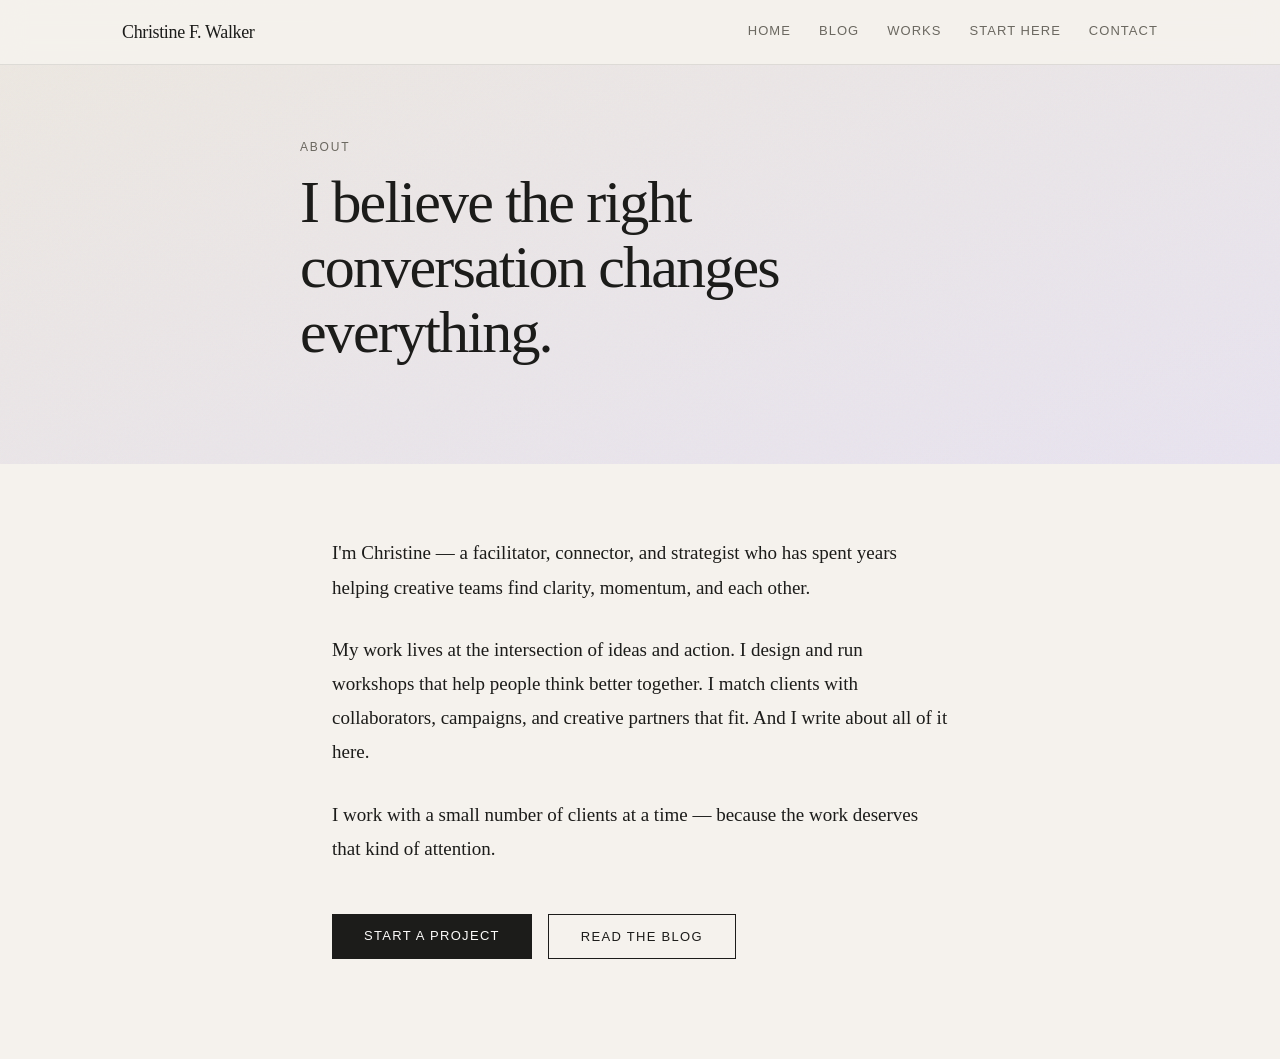
==== about/index.html @ 67ceda0b "Create index.html" ====
<!DOCTYPE html>
<html lang="en">
<head>
  <meta charset="UTF-8" /><meta name="viewport" content="width=device-width, initial-scale=1.0" />
  <title>About — Christine F. Walker</title>
  <link rel="stylesheet" href="/css/style.css" />
</head>
<body>
  <nav id="nav"><div class="nav-inner">
    <a href="/" class="nav-logo">Christine F. Walker</a>
    <div class="nav-links">
      <a href="/" class="nav-link">Home</a>
      <a href="/blog" class="nav-link">Blog</a>
      <a href="/works" class="nav-link">Works</a>
      <a href="/start" class="nav-link">Start Here</a>
      <a href="/contact" class="nav-link">Contact</a>
    </div>
  </div></nav>
  <div class="about-hero">
    <div class="grain"></div>
    <div style="max-width:680px;margin:0 auto;position:relative">
      <p class="eyebrow">About</p>
      <h1 class="about-quote">I believe the right conversation changes everything.</h1>
    </div>
  </div>
  <div class="prose">
    <p>I'm Christine — a facilitator, connector, and strategist who has spent years helping creative teams find clarity, momentum, and each other.</p>
    <p>My work lives at the intersection of ideas and action. I design and run workshops that help people think better together. I match clients with collaborators, campaigns, and creative partners that fit. And I write about all of it here.</p>
    <p>I work with a small number of clients at a time — because the work deserves that kind of attention.</p>
    <div class="btn-row" style="margin-top:48px">
      <a href="/start" class="btn btn-dark">Start a Project</a>
      <a href="/blog" class="btn btn-outline">Read the Blog</a>
    </div>
  </div>
  <div id="footer-placeholder"></div>
  <script src="/js/data.js"></script>
  <script src="/js/api.js"></script>
  <script>renderFooter();</script>
</body>
</html>
---- css/style.css ----
*, *::before, *::after { box-sizing: border-box; margin: 0; padding: 0; }

:root {
  --bg: #F5F2ED;
  --ink: #1C1C1A;
  --muted: #6B6860;
  --accent: #C4A882;
  --accent-dark: #8B7355;
  --white: #FDFCFB;
  --border: rgba(28,28,26,0.10);
  --ff: Georgia, 'Times New Roman', serif;
  --ffs: 'Helvetica Neue', Arial, sans-serif;
}

html { scroll-behavior: smooth; }
body { background: var(--bg); color: var(--ink); font-family: var(--ffs); -webkit-font-smoothing: antialiased; }
a { color: inherit; text-decoration: none; }
::selection { background: var(--accent); color: var(--white); }

.grain, .hero-grain {
  position: absolute; inset: 0; pointer-events: none;
  background-image: url("data:image/svg+xml,%3Csvg viewBox='0 0 256 256' xmlns='http://www.w3.org/2000/svg'%3E%3Cfilter id='n'%3E%3CfeTurbulence type='fractalNoise' baseFrequency='0.9' numOctaves='4' stitchTiles='stitch'/%3E%3C/filter%3E%3Crect width='100%25' height='100%25' filter='url(%23n)' opacity='0.04'/%3E%3C/svg%3E");
}

#nav {
  position: fixed; top: 0; left: 0; right: 0; z-index: 100;
  background: rgba(245,242,237,0.92); backdrop-filter: blur(12px);
  border-bottom: 1px solid var(--border);
}
.nav-inner { max-width: 1100px; margin: 0 auto; padding: 0 32px; height: 64px; display: flex; align-items: center; justify-content: space-between; }
.nav-logo { font-family: var(--ff); font-size: 18px; color: var(--ink); letter-spacing: -0.02em; }
.nav-links { display: flex; gap: 28px; }
.nav-link { font-size: 13px; letter-spacing: 0.08em; text-transform: uppercase; color: var(--muted); padding-bottom: 2px; border-bottom: 1px solid transparent; transition: color 0.2s, border-color 0.2s; }
.nav-link.active, .nav-link:hover { color: var(--ink); border-bottom-color: var(--ink); }

.btn { display: inline-block; cursor: pointer; font-family: var(--ffs); font-size: 13px; letter-spacing: 0.1em; text-transform: uppercase; padding: 14px 32px; border: none; transition: opacity 0.2s; }
.btn:hover { opacity: 0.85; }
.btn-dark { background: var(--ink); color: var(--white); }
.btn-outline { background: transparent; color: var(--ink); border: 1px solid var(--ink); }
.btn-full { width: 100%; text-align: center; display: block; }
.btn-row { display: flex; gap: 16px; flex-wrap: wrap; }

.tag { display: inline-block; font-size: 11px; letter-spacing: 0.12em; text-transform: uppercase; background: rgba(196,168,130,0.27); color: var(--accent-dark); padding: 4px 12px; border-radius: 20px; }
.eyebrow { font-size: 12px; letter-spacing: 0.15em; text-transform: uppercase; color: var(--muted); margin-bottom: 16px; }
.eyebrow-gold { color: var(--accent); }

.hero { min-height: 92vh; display: flex; flex-direction: column; justify-content: flex-end; padding: 0 32px 80px; position: relative; overflow: hidden; }
.hero-bg { position: fixed; top: 0; left: 0; right: 0; bottom: 0; z-index: -2; background: linear-gradient(160deg, #EDE8E0 0%, #F5F2ED 50%, #E8E3F0 100%); }
.hero-grain { position: fixed; top: 0; left: 0; right: 0; bottom: 0; z-index: -1; }
.hero-content { max-width: 820px; margin: 0 auto; width: 100%; }
.hero-title { font-family: var(--ff); font-size: clamp(42px, 7vw, 88px); font-weight: 400; letter-spacing: -0.03em; line-height: 1.05; margin-bottom: 36px; }
.hero-sub { font-size: 18px; color: var(--muted); line-height: 1.7; max-width: 520px; margin-bottom: 48px; }

.section { padding: 100px 32px; }
.section-white { background: var(--white); }
.section-dark { background: var(--ink); }
.container { max-width: 1100px; margin: 0 auto; }
.section-header { display: flex; justify-content: space-between; align-items: baseline; margin-bottom: 56px; }
.section-title { font-family: var(--ff); font-size: 36px; font-weight: 400; letter-spacing: -0.02em; }
.link-muted { font-size: 13px; letter-spacing: 0.08em; text-transform: uppercase; color: var(--muted); text-decoration: underline; }

.card-grid { display: grid; grid-template-columns: repeat(auto-fit, minmax(280px, 1fr)); gap: 24px; }
.work-card { background: var(--white); cursor: pointer; overflow: hidden; transition: opacity 0.2s; }
.work-card:hover { opacity: 0.9; }
.work-card-hero { height: 200px; position: relative; }
.work-card-badge { position: absolute; top: 20px; right: 20px; background: var(--ink); color: var(--white); font-size: 10px; letter-spacing: 0.12em; text-transform: uppercase; padding: 4px 10px; }
.work-card-tag { position: absolute; bottom: 20px; left: 20px; }
.work-card-body { padding: 22px 24px 26px; }
.work-card-row { display: flex; justify-content: space-between; align-items: baseline; }
.work-card-title { font-family: var(--ff); font-size: 22px; font-weight: 400; letter-spacing: -0.02em; }
.work-card-year { color: var(--muted); font-size: 13px; }
.work-card-desc { color: var(--muted); font-size: 14px; line-height: 1.7; margin-top: 8px; }

.post-item { cursor: pointer; padding: 32px 0; border-bottom: 1px solid var(--border); display: flex; justify-content: space-between; align-items: flex-start; gap: 24px; transition: opacity 0.2s; }
.post-item:hover { opacity: 0.75; }
.post-body { flex: 1; }
.post-tag { margin-bottom: 12px; }
.post-title { font-family: var(--ff); font-size: 22px; font-weight: 400; letter-spacing: -0.02em; margin-bottom: 10px; line-height: 1.3; }
.post-excerpt { color: var(--muted); font-size: 14px; line-height: 1.7; }
.post-date { color: var(--muted); font-size: 12px; letter-spacing: 0.06em; white-space: nowrap; padding-top: 4px; }

@keyframes shimmer { 0% { background-position: 200% 0; } 100% { background-position: -200% 0; } }
.skeleton-post { padding: 32px 0; border-bottom: 1px solid var(--border); min-height: 100px;
  background: linear-gradient(90deg, #e8e3dc, #f0ebe4, #e8e3dc); background-size: 200% 100%; animation: shimmer 1.4s infinite; }

.newsletter-inner { max-width: 560px; margin: 0 auto; text-align: center; }
.newsletter-title { font-family: var(--ff); font-size: 40px; font-weight: 400; color: var(--white); letter-spacing: -0.02em; margin-bottom: 16px; }
.newsletter-sub { color: rgba(253,252,251,0.6); line-height: 1.7; margin-bottom: 36px; }
.newsletter-form { display: flex; max-width: 420px; margin: 0 auto; }
.nl-input { flex: 1; background: rgba(255,255,255,0.08); border: 1px solid rgba(255,255,255,0.15); border-right: none; padding: 14px 20px; color: var(--white); font-size: 14px; outline: none; font-family: var(--ffs); }
.nl-btn { background: var(--accent); border: none; color: var(--ink); padding: 14px 24px; cursor: pointer; font-size: 13px; font-family: var(--ffs); letter-spacing: 0.08em; text-transform: uppercase; }
.nl-thanks { color: var(--accent); font-family: var(--ff); font-size: 18px; }

.divider { height: 1px; background: var(--border); margin: 48px 0; }
.page-hero { padding: 140px 32px 80px; position: relative; }
.page-title { font-family: var(--ff); font-size: clamp(36px, 5vw, 60px); font-weight: 400; letter-spacing: -0.03em; line-height: 1.05; margin-bottom: 16px; }
.page-sub { color: var(--muted); font-size: 17px; line-height: 1.7; margin-bottom: 64px; max-width: 560px; }

.form-wrap { max-width: 640px; margin: 0 auto; }
.form-field { margin-bottom: 32px; }
.form-label { display: block; font-size: 12px; letter-spacing: 0.1em; text-transform: uppercase; color: var(--muted); margin-bottom: 8px; }
.form-input, .form-textarea, .form-select { width: 100%; background: transparent; border: none; border-bottom: 1px solid var(--border); padding: 12px 0; font-size: 15px; color: var(--ink); outline: none; font-family: var(--ffs); resize: vertical; }
.form-select { appearance: none; }

.error-note { padding: 20px 24px; background: #fff8f5; border: 1px solid #f0d0c0; border-radius: 4px; margin-bottom: 24px; font-size: 13px; color: #8B5E3C; line-height: 1.6; }

.work-detail-hero { min-height: 380px; position: relative; margin-top: 64px; display: flex; flex-direction: column; justify-content: flex-end; }
.work-detail-hero-inner { max-width: 1100px; margin: 0 auto; padding: 0 32px 56px; width: 100%; position: relative; }
.back-link { display: inline-block; font-size: 13px; letter-spacing: 0.08em; text-transform: uppercase; color: var(--muted); margin-bottom: 28px; }
.back-link:hover { color: var(--ink); }
.outcome-item { display: flex; gap: 16px; margin-bottom: 16px; align-items: flex-start; }
.outcome-star { color: var(--accent); font-size: 18px; }
.outcome-text { font-family: var(--ff); font-size: 18px; line-height: 1.5; }
.cta-box { margin-top: 64px; padding: 40px; background: var(--white); text-align: center; }
.cta-box p { font-family: var(--ff); font-size: 22px; margin-bottom: 24px; }

.cc-grid { display: grid; grid-template-columns: 1fr 320px; gap: 56px; align-items: start; max-width: 1040px; margin: 0 auto; padding: 64px 32px 100px; }
.cc-arc { display: flex; align-items: center; background: var(--white); padding: 18px 24px; margin-bottom: 40px; flex-wrap: wrap; gap: 4px; }
.cc-arc-item { font-family: var(--ff); font-size: 15px; }
.cc-arc-sep { color: var(--accent); margin: 0 10px; font-size: 16px; }
.cc-toggle { background: none; border: 1px solid var(--border); cursor: pointer; padding: 12px 20px; font-family: var(--ffs); font-size: 12px; letter-spacing: 0.1em; text-transform: uppercase; color: var(--muted); margin-bottom: 40px; }
.cc-part-header { background: var(--ink); padding: 12px 20px; margin-top: 20px; }
.cc-part-label { font-size: 10px; letter-spacing: 0.12em; text-transform: uppercase; color: var(--accent); }
.cc-part-title { font-family: var(--ff); font-size: 16px; color: var(--white); margin-top: 2px; }
.cc-q { padding: 16px 0; border-bottom: 1px solid var(--border); }
.cc-q-num { font-size: 10px; letter-spacing: 0.12em; color: var(--accent); font-weight: 700; margin-bottom: 6px; }
.cc-q-text { font-family: var(--ff); font-size: 16px; margin-bottom: 6px; line-height: 1.3; }
.cc-q-why { font-size: 12px; color: var(--muted); line-height: 1.5; }
.cc-sq-block { padding: 24px 28px; background: var(--ink); margin-top: 40px; }
.cc-sq-label { font-size: 11px; letter-spacing: 0.12em; text-transform: uppercase; color: var(--accent); margin-bottom: 10px; }
.cc-sq-title { font-family: var(--ff); font-size: 17px; color: var(--white); line-height: 1.6; margin-bottom: 8px; }
.cc-sq-desc { font-size: 13px; color: rgba(253,252,251,0.55); line-height: 1.7; }
.cc-card { background: var(--white); padding: 28px; border: 1px solid var(--border); position: sticky; top: 88px; }
.cc-card-title { font-family: var(--ff); font-size: 19px; line-height: 1.3; margin-bottom: 8px; }
.cc-card-sub { font-size: 13px; color: var(--muted); line-height: 1.6; margin-bottom: 24px; }
.cc-checklist { margin-top: 12px; padding: 18px 20px; background: var(--bg); border: 1px solid var(--border); }
.cc-check-label { font-size: 11px; letter-spacing: 0.1em; text-transform: uppercase; color: var(--muted); margin-bottom: 10px; }
.cc-check-item { display: flex; gap: 8px; margin-bottom: 8px; align-items: flex-start; }
.cc-check-star { color: var(--accent); font-size: 12px; margin-top: 2px; }
.cc-check-text { font-size: 12px; color: var(--ink); line-height: 1.5; }

.about-hero { background: linear-gradient(160deg, #EDE8E0, #E8E3F0); padding: 140px 32px 100px; position: relative; }
.about-quote { font-family: var(--ff); font-size: clamp(32px, 5vw, 60px); font-weight: 400; letter-spacing: -0.03em; line-height: 1.08; }
.prose { max-width: 680px; margin: 0 auto; padding: 72px 32px 100px; }
.prose p { font-family: var(--ff); font-size: 19px; line-height: 1.8; margin-bottom: 28px; }

.next-step { margin-bottom: 32px; padding-bottom: 32px; border-bottom: 1px solid var(--border); }
.next-step h3 { font-family: var(--ff); font-size: 18px; font-weight: 400; margin-bottom: 8px; }
.next-step p { color: var(--muted); font-size: 15px; line-height: 1.7; }

footer { background: var(--white); border-top: 1px solid var(--border); padding: 48px 32px; }
.footer-inner { max-width: 1100px; margin: 0 auto; display: flex; justify-content: space-between; align-items: center; flex-wrap: wrap; gap: 20px; }
.footer-logo { font-family: var(--ff); font-size: 16px; }
.footer-links { display: flex; gap: 24px; flex-wrap: wrap; }
.footer-link { font-size: 12px; letter-spacing: 0.08em; text-transform: uppercase; color: var(--muted); }
.footer-link:hover { color: var(--ink); }
.footer-copy { font-size: 12px; color: var(--muted); }

.simple-page { max-width: 680px; margin: 0 auto; padding: 140px 32px 100px; }
.simple-page h1 { font-family: var(--ff); font-size: 42px; font-weight: 400; letter-spacing: -0.03em; margin-bottom: 48px; }
.simple-page p { font-size: 15px; line-height: 1.8; color: var(--muted); margin-bottom: 16px; }

.form-success { text-align: center; padding: 80px 40px; background: var(--white); }
.form-success h3 { font-family: var(--ff); font-size: 28px; margin-bottom: 12px; }
.form-success p { color: var(--muted); line-height: 1.7; }

@media (max-width: 768px) {
  .nav-links { gap: 16px; }
  .nav-link { font-size: 11px; }
  .cc-grid { grid-template-columns: 1fr; }
  .hero { padding: 0 20px 60px; }
  .section { padding: 64px 20px; }
  .prose { padding: 48px 20px 80px; }
  .hero-title { font-size: clamp(36px, 8vw, 60px); }
}
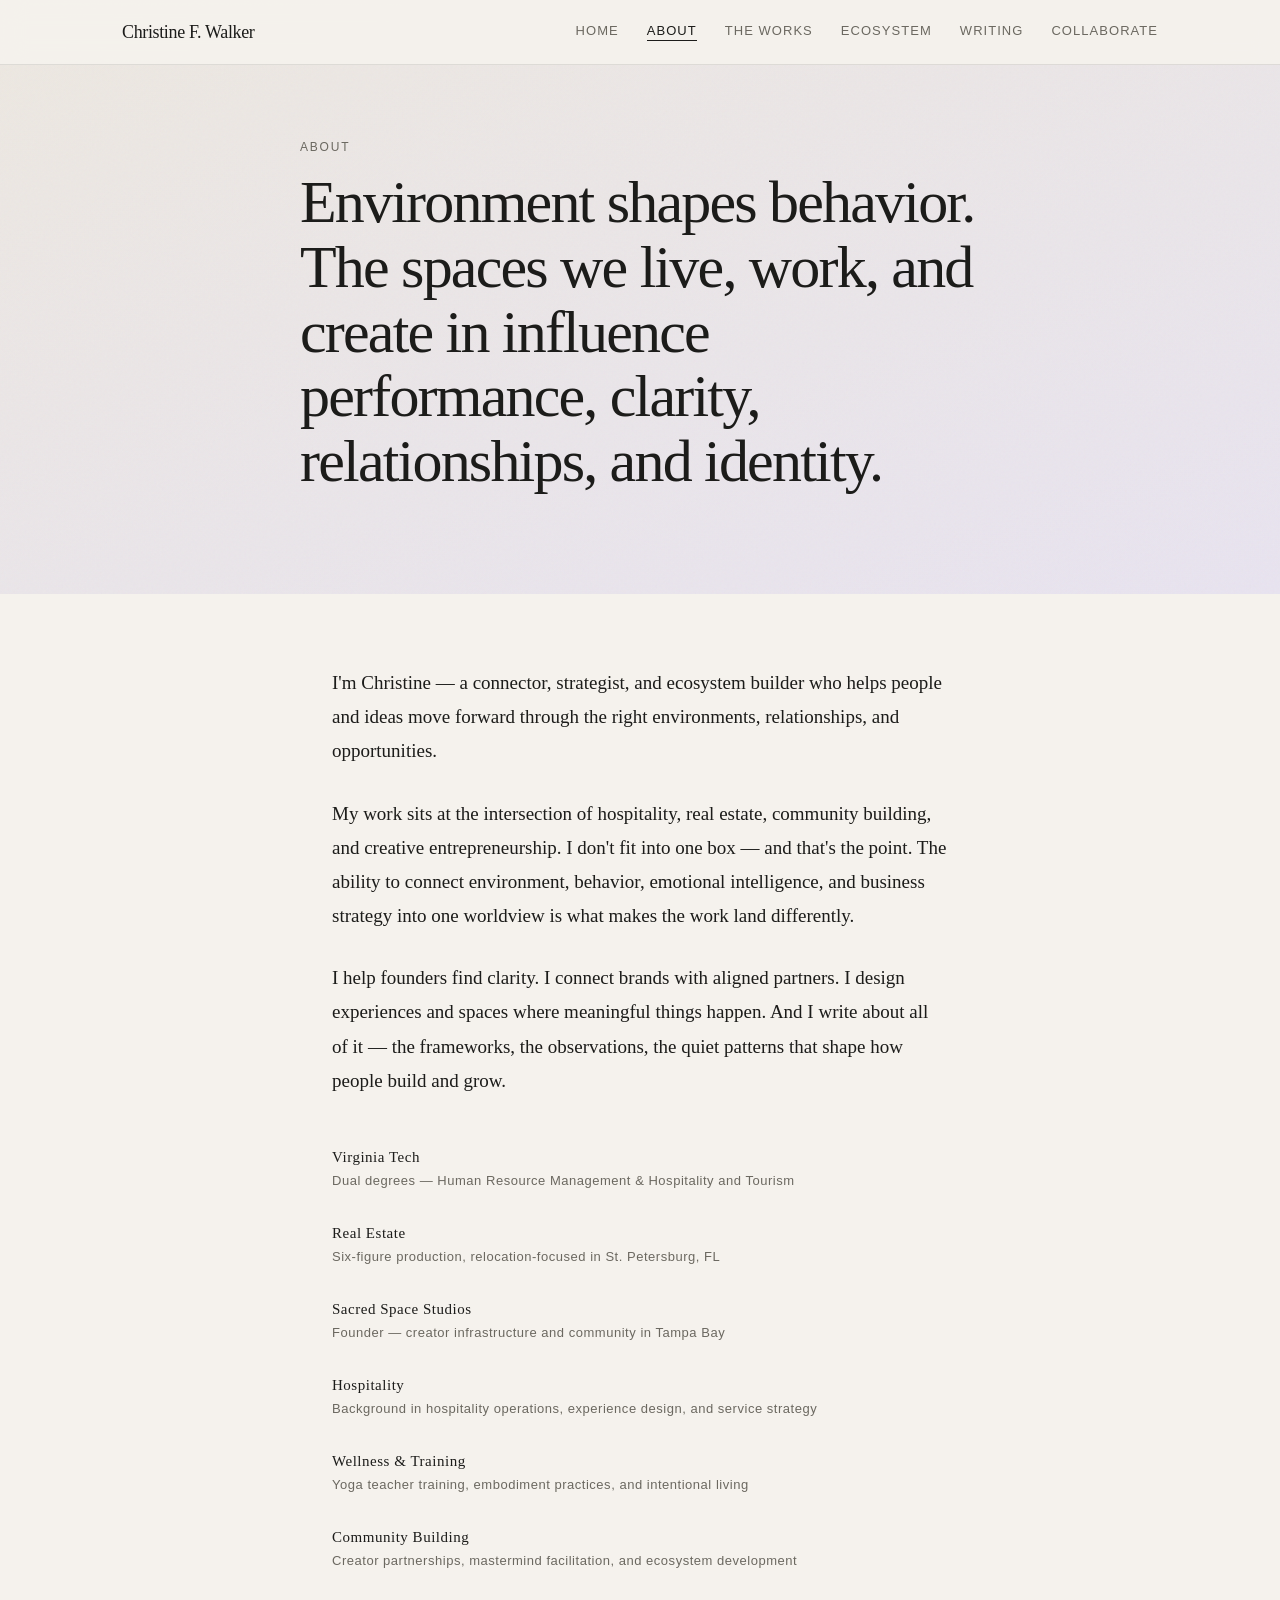
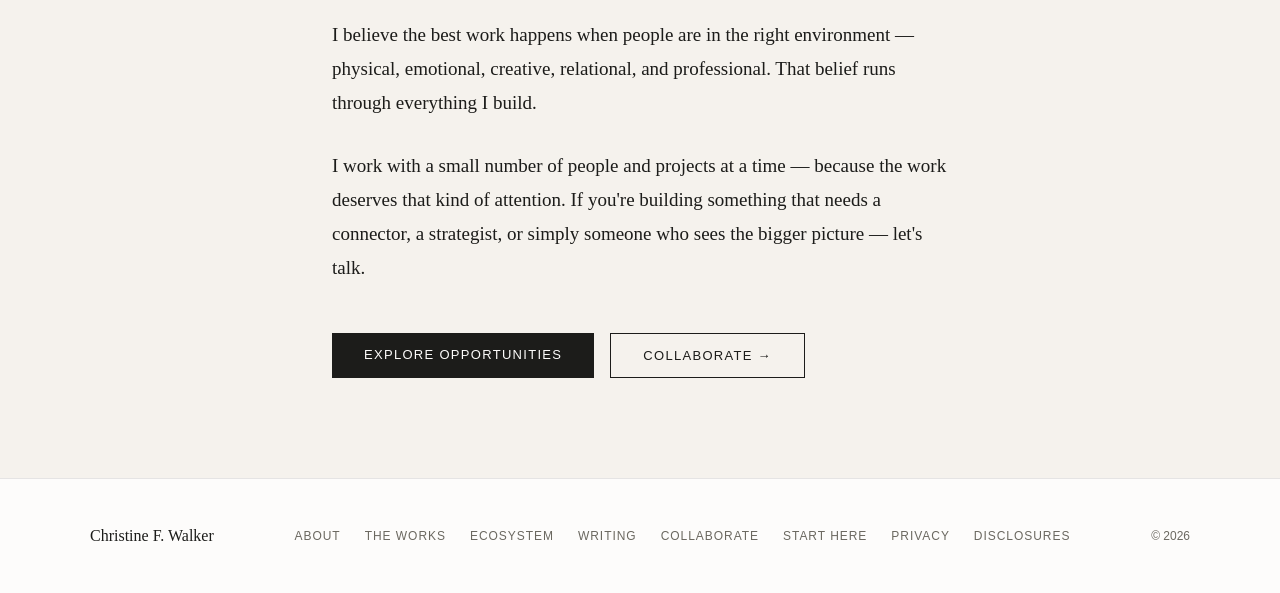
==== commit 66e8092a: "Merge pull request #6 from christinefwalker/agent-empowerment-of-women-4d39 Website strategy for rec" ====
--- a/about/index.html
+++ b/about/index.html
@@ -4,35 +4,71 @@
 <head>
   <meta charset="UTF-8" /><meta name="viewport" content="width=device-width, initial-scale=1.0" />
   <title>About — Christine F. Walker</title>
+  <meta name="description" content="Christine Walker is a connector, strategist, and ecosystem builder. Virginia Tech grad, real estate producer, hospitality professional, and founder of Sacred Space Studios." />
   <link rel="stylesheet" href="/css/style.css" />
 </head>
 <body>
-  <nav id="nav"><div class="nav-inner">
+  <a href="#main-content" class="skip-link">Skip to main content</a>
+  <nav id="nav" aria-label="Main navigation"><div class="nav-inner">
     <a href="/" class="nav-logo">Christine F. Walker</a>
     <div class="nav-links">
       <a href="/" class="nav-link">Home</a>
-      <a href="/blog" class="nav-link">Blog</a>
-      <a href="/works" class="nav-link">Works</a>
-      <a href="/start" class="nav-link">Start Here</a>
-      <a href="/contact" class="nav-link">Contact</a>
+      <a href="/about" class="nav-link active" aria-current="page">About</a>
+      <a href="/works" class="nav-link">The Works</a>
+      <a href="/ecosystem" class="nav-link">Ecosystem</a>
+      <a href="/blog" class="nav-link">Writing</a>
+      <a href="/contact" class="nav-link">Collaborate</a>
     </div>
   </div></nav>
+  <main id="main-content">
   <div class="about-hero">
     <div class="grain"></div>
     <div style="max-width:680px;margin:0 auto;position:relative">
       <p class="eyebrow">About</p>
-      <h1 class="about-quote">I believe the right conversation changes everything.</h1>
+      <h1 class="about-quote">Environment shapes behavior. The spaces we live, work, and create in influence performance, clarity, relationships, and identity.</h1>
     </div>
   </div>
   <div class="prose">
-    <p>I'm Christine — a facilitator, connector, and strategist who has spent years helping creative teams find clarity, momentum, and each other.</p>
-    <p>My work lives at the intersection of ideas and action. I design and run workshops that help people think better together. I match clients with collaborators, campaigns, and creative partners that fit. And I write about all of it here.</p>
-    <p>I work with a small number of clients at a time — because the work deserves that kind of attention.</p>
+    <p>I'm Christine — a connector, strategist, and ecosystem builder who helps people and ideas move forward through the right environments, relationships, and opportunities.</p>
+    <p>My work sits at the intersection of hospitality, real estate, community building, and creative entrepreneurship. I don't fit into one box — and that's the point. The ability to connect environment, behavior, emotional intelligence, and business strategy into one worldview is what makes the work land differently.</p>
+    <p>I help founders find clarity. I connect brands with aligned partners. I design experiences and spaces where meaningful things happen. And I write about all of it — the frameworks, the observations, the quiet patterns that shape how people build and grow.</p>
+
+    <div class="cred-row">
+      <div class="cred-item">
+        <strong>Virginia Tech</strong>
+        Dual degrees — Human Resource Management & Hospitality and Tourism
+      </div>
+      <div class="cred-item">
+        <strong>Real Estate</strong>
+        Six-figure production, relocation-focused in St. Petersburg, FL
+      </div>
+      <div class="cred-item">
+        <strong>Sacred Space Studios</strong>
+        Founder — creator infrastructure and community in Tampa Bay
+      </div>
+      <div class="cred-item">
+        <strong>Hospitality</strong>
+        Background in hospitality operations, experience design, and service strategy
+      </div>
+      <div class="cred-item">
+        <strong>Wellness & Training</strong>
+        Yoga teacher training, embodiment practices, and intentional living
+      </div>
+      <div class="cred-item">
+        <strong>Community Building</strong>
+        Creator partnerships, mastermind facilitation, and ecosystem development
+      </div>
+    </div>
+
+    <p>I believe the best work happens when people are in the right environment — physical, emotional, creative, relational, and professional. That belief runs through everything I build.</p>
+    <p>I work with a small number of people and projects at a time — because the work deserves that kind of attention. If you're building something that needs a connector, a strategist, or simply someone who sees the bigger picture — let's talk.</p>
+
     <div class="btn-row" style="margin-top:48px">
-      <a href="/start" class="btn btn-dark">Start a Project</a>
-      <a href="/blog" class="btn btn-outline">Read the Blog</a>
+      <a href="/works" class="btn btn-dark">Explore Opportunities</a>
+      <a href="/contact" class="btn btn-outline">Collaborate →</a>
     </div>
   </div>
+  </main>
   <div id="footer-placeholder"></div>
   <script src="/js/data.js"></script>
   <script src="/js/api.js"></script>
--- a/css/style.css
+++ b/css/style.css
@@ -19,6 +19,21 @@
 a { color: inherit; text-decoration: none; }
 ::selection { background: var(--accent); color: var(--white); }
 
+/* Skip-to-content link */
+.skip-link { position: absolute; top: -100%; left: 16px; background: var(--ink); color: var(--white); padding: 12px 24px; z-index: 200; font-size: 14px; font-family: var(--ffs); }
+.skip-link:focus { top: 8px; }
+
+/* Focus styles */
+:focus-visible { outline: 2px solid var(--accent); outline-offset: 2px; }
+a:focus-visible, button:focus-visible, input:focus-visible, textarea:focus-visible, select:focus-visible { outline: 2px solid var(--accent); outline-offset: 2px; }
+.btn:focus-visible { outline-offset: 4px; }
+.nav-link:focus-visible { outline-offset: 4px; }
+.work-card:focus-visible { outline-offset: 0; }
+.post-item:focus-visible { outline-offset: 0; }
+
+/* Visually hidden but accessible */
+.sr-only { position: absolute; width: 1px; height: 1px; padding: 0; margin: -1px; overflow: hidden; clip: rect(0,0,0,0); white-space: nowrap; border: 0; }
+
 .grain, .hero-grain {
   position: absolute; inset: 0; pointer-events: none;
   background-image: url("data:image/svg+xml,%3Csvg viewBox='0 0 256 256' xmlns='http://www.w3.org/2000/svg'%3E%3Cfilter id='n'%3E%3CfeTurbulence type='fractalNoise' baseFrequency='0.9' numOctaves='4' stitchTiles='stitch'/%3E%3C/filter%3E%3Crect width='100%25' height='100%25' filter='url(%23n)' opacity='0.04'/%3E%3C/svg%3E");
@@ -64,7 +79,8 @@
 .card-grid { display: grid; grid-template-columns: repeat(auto-fit, minmax(280px, 1fr)); gap: 24px; }
 .work-card { background: var(--white); cursor: pointer; overflow: hidden; transition: opacity 0.2s; }
 .work-card:hover { opacity: 0.9; }
-.work-card-hero { height: 200px; position: relative; }
+.work-card-hero { height: 200px; position: relative; display: flex; align-items: center; justify-content: center; overflow: hidden; }
+.work-card-img { max-width: 80%; max-height: 160px; object-fit: contain; position: relative; z-index: 1; }
 .work-card-badge { position: absolute; top: 20px; right: 20px; background: var(--ink); color: var(--white); font-size: 10px; letter-spacing: 0.12em; text-transform: uppercase; padding: 4px 10px; }
 .work-card-tag { position: absolute; bottom: 20px; left: 20px; }
 .work-card-body { padding: 22px 24px 26px; }
@@ -115,6 +131,18 @@
 .outcome-text { font-family: var(--ff); font-size: 18px; line-height: 1.5; }
 .cta-box { margin-top: 64px; padding: 40px; background: var(--white); text-align: center; }
 .cta-box p { font-family: var(--ff); font-size: 22px; margin-bottom: 24px; }
+
+.work-card-link { display: inline-block; font-size: 11px; letter-spacing: 0.06em; color: var(--accent-dark); margin-top: 8px; }
+
+.work-detail-body { max-width: 760px; margin: 0 auto; padding: 64px 32px 100px; }
+.work-detail-content {}
+.work-intro { font-family: var(--ff); font-size: 20px; line-height: 1.75; margin-bottom: 20px; }
+.work-detail-content p { font-size: 15px; color: var(--muted); line-height: 1.8; margin-bottom: 20px; }
+.work-section-title { font-family: var(--ff); font-size: 24px; font-weight: 400; letter-spacing: -0.02em; margin: 48px 0 20px; }
+.work-image-feature { border-radius: 0; overflow: hidden; }
+.outcome-list { margin-bottom: 48px; }
+.work-visit-link { margin: 48px 0; }
+.work-related-section { margin-top: 72px; padding-top: 48px; border-top: 1px solid var(--border); }
 
 .cc-grid { display: grid; grid-template-columns: 1fr 320px; gap: 56px; align-items: start; max-width: 1040px; margin: 0 auto; padding: 64px 32px 100px; }
 .cc-arc { display: flex; align-items: center; background: var(--white); padding: 18px 24px; margin-bottom: 40px; flex-wrap: wrap; gap: 4px; }
@@ -153,7 +181,7 @@
 footer { background: var(--white); border-top: 1px solid var(--border); padding: 48px 32px; }
 .footer-inner { max-width: 1100px; margin: 0 auto; display: flex; justify-content: space-between; align-items: center; flex-wrap: wrap; gap: 20px; }
 .footer-logo { font-family: var(--ff); font-size: 16px; }
-.footer-links { display: flex; gap: 24px; flex-wrap: wrap; }
+.footer-links { display: flex; gap: 24px; flex-wrap: wrap; align-items: center; }
 .footer-link { font-size: 12px; letter-spacing: 0.08em; text-transform: uppercase; color: var(--muted); }
 .footer-link:hover { color: var(--ink); }
 .footer-copy { font-size: 12px; color: var(--muted); }
@@ -162,9 +190,76 @@
 .simple-page h1 { font-family: var(--ff); font-size: 42px; font-weight: 400; letter-spacing: -0.03em; margin-bottom: 48px; }
 .simple-page p { font-size: 15px; line-height: 1.8; color: var(--muted); margin-bottom: 16px; }
 
+.article-content { font-family: var(--ff); font-size: 19px; line-height: 1.8; }
+.article-content p { margin-bottom: 28px; }
+.article-content h2 { font-size: 28px; font-weight: 400; letter-spacing: -0.02em; margin: 48px 0 20px; }
+.article-content h3 { font-size: 22px; font-weight: 400; letter-spacing: -0.02em; margin: 40px 0 16px; }
+.article-content blockquote { border-left: 3px solid var(--accent); padding: 4px 0 4px 24px; margin: 32px 0; color: var(--muted); font-style: italic; }
+.article-content ul, .article-content ol { padding-left: 24px; margin-bottom: 28px; }
+.article-content li { margin-bottom: 8px; }
+.article-content img { max-width: 100%; height: auto; margin: 32px 0; }
+.article-content a { color: var(--accent-dark); text-decoration: underline; }
+.article-content a:hover { color: var(--ink); }
+.article-content figure { margin: 32px 0; }
+.article-content figcaption { font-family: var(--ffs); font-size: 13px; color: var(--muted); margin-top: 8px; }
+
 .form-success { text-align: center; padding: 80px 40px; background: var(--white); }
-.form-success h3 { font-family: var(--ff); font-size: 28px; margin-bottom: 12px; }
+.form-success h1, .form-success h3 { font-family: var(--ff); font-size: 28px; margin-bottom: 12px; font-weight: 400; }
 .form-success p { color: var(--muted); line-height: 1.7; }
+
+/* What I Do — 3 Column */
+.wid-grid { display: grid; grid-template-columns: repeat(3, 1fr); gap: 48px; max-width: 1100px; margin: 0 auto; }
+.wid-col { }
+.wid-col h3 { font-family: var(--ff); font-size: 22px; font-weight: 400; letter-spacing: -0.02em; margin-bottom: 14px; }
+.wid-col p { font-size: 15px; color: var(--muted); line-height: 1.8; }
+.wid-col .wid-accent { display: block; width: 32px; height: 2px; background: var(--accent); margin-bottom: 20px; }
+
+/* Current Projects */
+.projects-list { max-width: 820px; margin: 0 auto; }
+.project-row { display: flex; justify-content: space-between; align-items: baseline; padding: 24px 0; border-bottom: 1px solid var(--border); transition: opacity 0.2s; gap: 16px; }
+.project-row:first-child { border-top: 1px solid var(--border); }
+a.project-row:hover { opacity: 0.7; }
+.project-name { font-family: var(--ff); font-size: 20px; font-weight: 400; letter-spacing: -0.01em; }
+.project-desc { font-size: 13px; color: var(--muted); letter-spacing: 0.04em; text-align: right; flex-shrink: 0; }
+.projects-note { font-size: 14px; color: var(--muted); line-height: 1.7; margin-top: 32px; font-style: italic; max-width: 820px; margin-left: auto; margin-right: auto; }
+
+/* Collaborate / Ways to Work */
+.collab-grid { display: grid; grid-template-columns: repeat(3, 1fr); gap: 20px; max-width: 1100px; margin: 0 auto; }
+.collab-item { padding: 28px; border: 1px solid var(--border); background: var(--white); transition: border-color 0.2s; }
+.collab-item:hover { border-color: var(--accent); }
+.collab-item h4 { font-family: var(--ff); font-size: 17px; font-weight: 400; margin-bottom: 8px; }
+.collab-item p { font-size: 13px; color: var(--muted); line-height: 1.6; }
+
+/* Start Here Funnel */
+.funnel-grid { display: grid; grid-template-columns: repeat(auto-fit, minmax(220px, 1fr)); gap: 16px; max-width: 900px; margin: 0 auto; }
+.funnel-card { display: block; padding: 24px 28px; border: 1px solid var(--border); background: var(--white); transition: border-color 0.2s, background 0.2s; text-align: left; }
+.funnel-card:hover { border-color: var(--accent); background: rgba(196,168,130,0.06); }
+.funnel-card .funnel-label { font-size: 11px; letter-spacing: 0.1em; text-transform: uppercase; color: var(--accent-dark); margin-bottom: 8px; }
+.funnel-card .funnel-title { font-family: var(--ff); font-size: 17px; font-weight: 400; line-height: 1.4; }
+
+/* Section subtitle */
+.section-sub { font-size: 16px; color: var(--muted); line-height: 1.7; max-width: 560px; margin-bottom: 56px; }
+.section-sub-center { text-align: center; margin-left: auto; margin-right: auto; }
+
+/* Works recruitment page */
+.offers-grid { display: grid; grid-template-columns: repeat(auto-fit, minmax(300px, 1fr)); gap: 24px; max-width: 1100px; margin: 0 auto; }
+.offer-card { padding: 36px; background: var(--white); border: 1px solid var(--border); transition: border-color 0.2s; }
+.offer-card:hover { border-color: var(--accent); }
+.offer-card .offer-icon { font-size: 11px; letter-spacing: 0.12em; text-transform: uppercase; color: var(--accent-dark); margin-bottom: 16px; }
+.offer-card h3 { font-family: var(--ff); font-size: 22px; font-weight: 400; letter-spacing: -0.02em; margin-bottom: 12px; }
+.offer-card p { font-size: 14px; color: var(--muted); line-height: 1.7; }
+.offer-card-link { text-decoration: none; color: inherit; display: block; }
+.offer-card-link .offer-card { cursor: pointer; }
+.offer-card-link:hover .offer-card { border-color: var(--accent); }
+.offer-cta { display: inline-block; margin-top: 16px; font-size: 13px; letter-spacing: 0.04em; color: var(--accent-dark); font-weight: 500; }
+
+/* Credibility signals */
+.cred-row { display: flex; flex-wrap: wrap; gap: 32px; margin-top: 48px; margin-bottom: 48px; }
+.cred-item { font-size: 13px; color: var(--muted); letter-spacing: 0.04em; line-height: 1.5; }
+.cred-item strong { color: var(--ink); font-weight: 400; font-family: var(--ff); font-size: 15px; display: block; margin-bottom: 2px; }
+
+/* Hero thesis */
+.hero-thesis { font-family: var(--ff); font-size: clamp(20px, 3vw, 28px); font-weight: 400; color: var(--muted); line-height: 1.5; letter-spacing: -0.01em; margin-bottom: 48px; max-width: 620px; }
 
 @media (max-width: 768px) {
   .nav-links { gap: 16px; }
@@ -174,4 +269,10 @@
   .section { padding: 64px 20px; }
   .prose { padding: 48px 20px 80px; }
   .hero-title { font-size: clamp(36px, 8vw, 60px); }
-}
+  .wid-grid { grid-template-columns: 1fr; gap: 32px; }
+  .collab-grid { grid-template-columns: 1fr; }
+  .project-row { flex-direction: column; gap: 4px; }
+  .project-desc { text-align: left; }
+  .offers-grid { grid-template-columns: 1fr; }
+  .cred-row { flex-direction: column; gap: 20px; }
+}
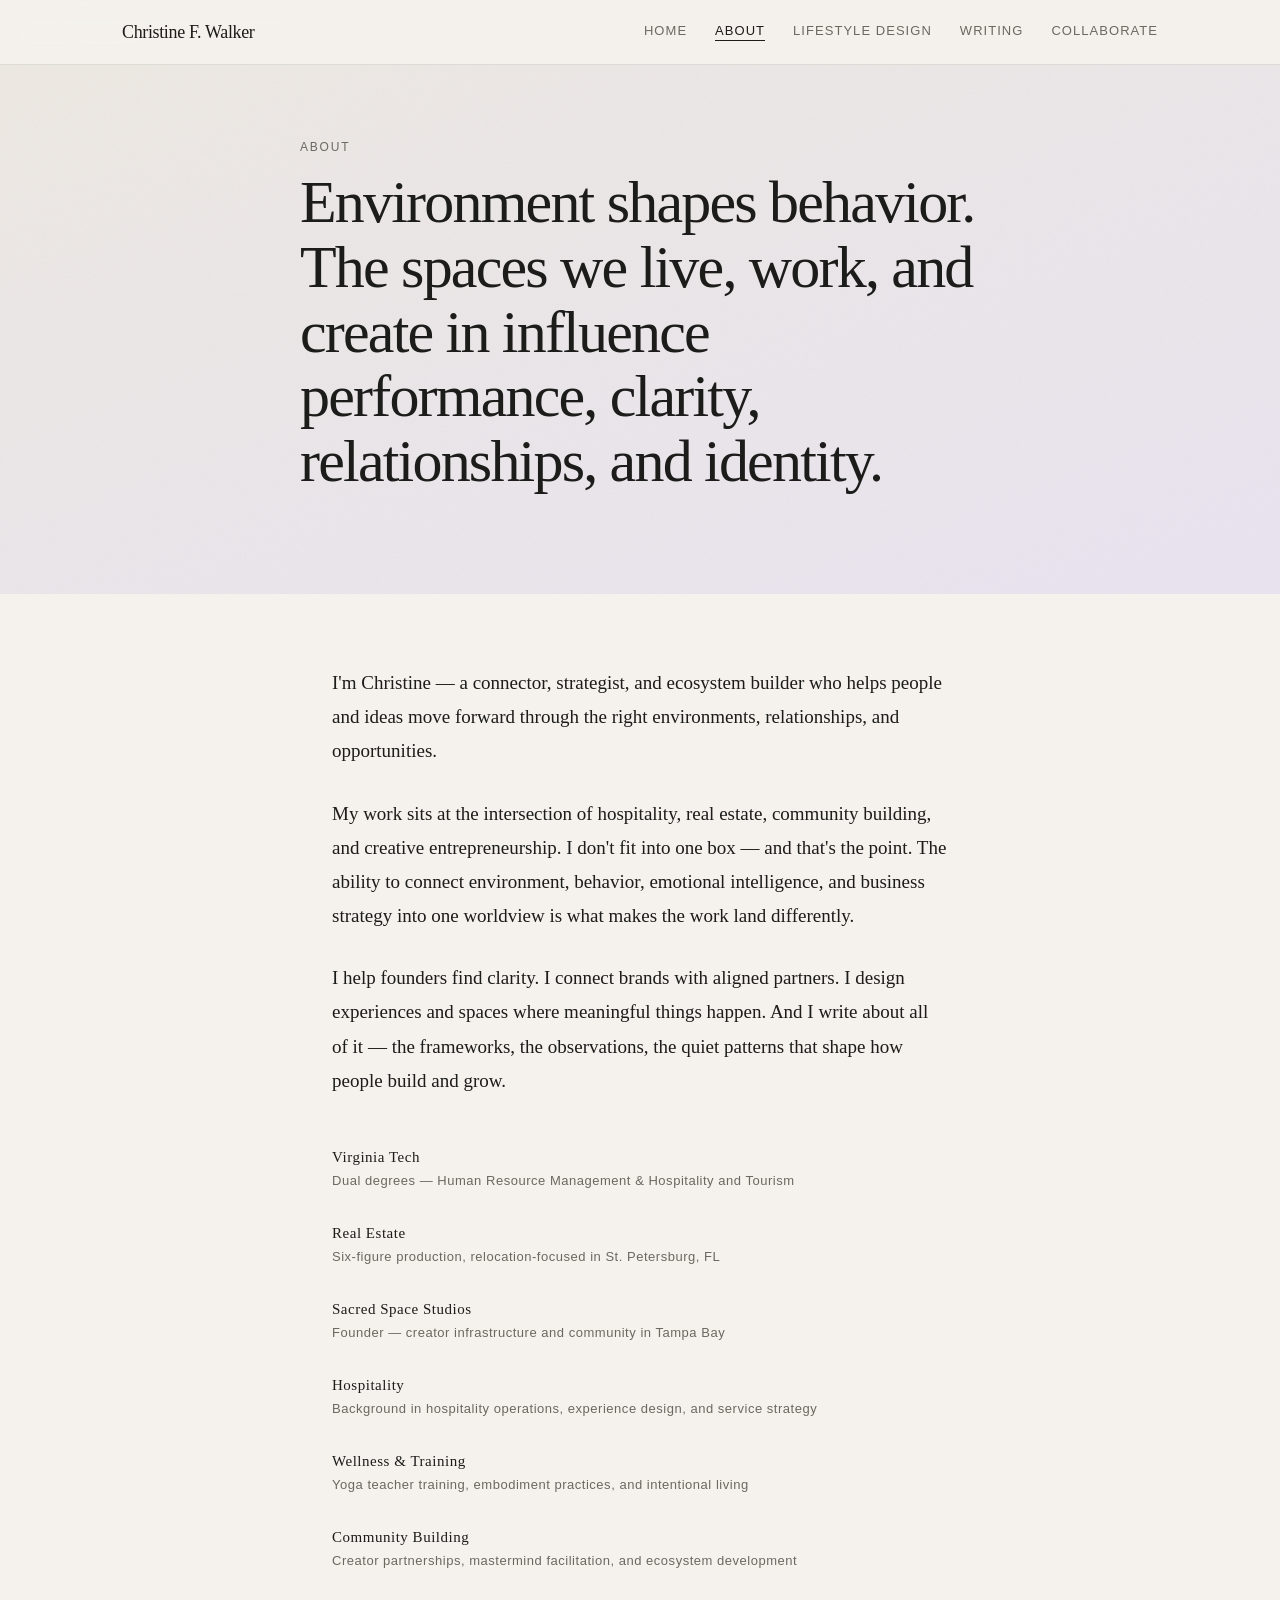
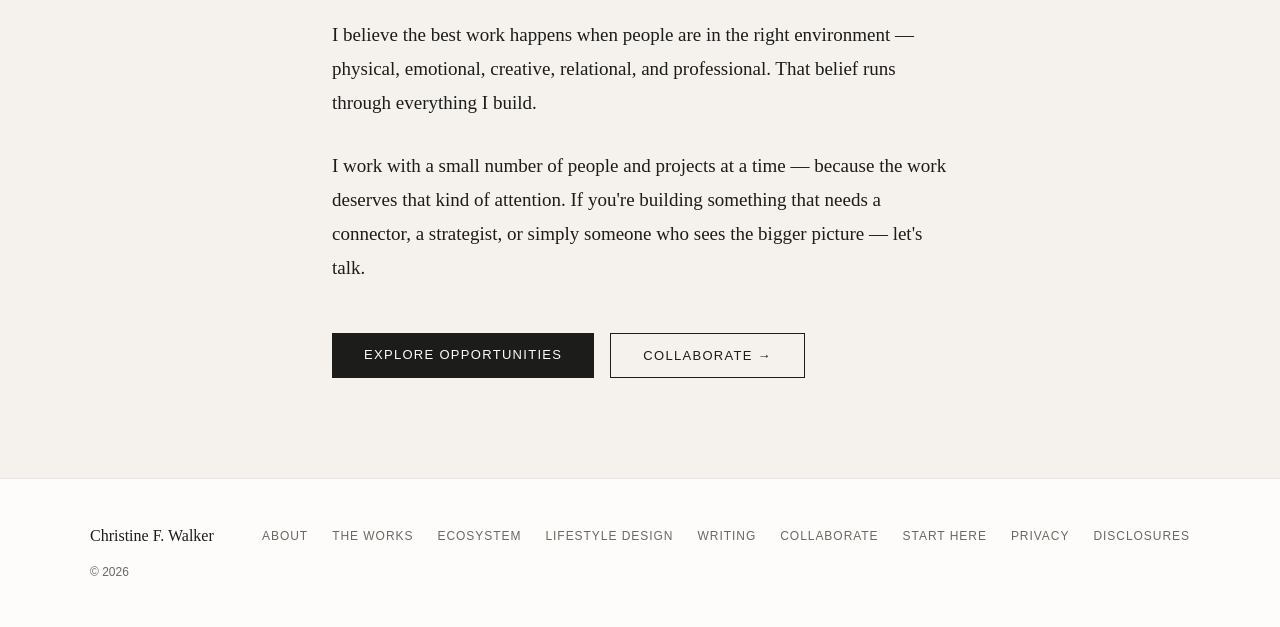
==== commit 6532aa33: "Streamline homepage with a single entry point for Financial Feminine Freedom Self-Assessment - Sessi" ====
--- a/about/index.html
+++ b/about/index.html
@@ -6,6 +6,10 @@
   <title>About — Christine F. Walker</title>
   <meta name="description" content="Christine Walker is a connector, strategist, and ecosystem builder. Virginia Tech grad, real estate producer, hospitality professional, and founder of Sacred Space Studios." />
   <link rel="stylesheet" href="/css/style.css" />
+  <!-- GoHighLevel / LeadConnector external tracking -->
+  <meta name="theme-color" content="#F5F2ED" />
+  <link rel="preconnect" href="https://link.msgsndr.com" crossorigin />
+  <script async src="https://link.msgsndr.com/js/external-tracking.js" data-tracking-id="tk_86ec30b65a8c466daa4af1b42eb26058"></script>
 </head>
 <body>
   <a href="#main-content" class="skip-link">Skip to main content</a>
@@ -14,8 +18,7 @@
     <div class="nav-links">
       <a href="/" class="nav-link">Home</a>
       <a href="/about" class="nav-link active" aria-current="page">About</a>
-      <a href="/works" class="nav-link">The Works</a>
-      <a href="/ecosystem" class="nav-link">Ecosystem</a>
+      <a href="/lifestyle" class="nav-link">Lifestyle Design</a>
       <a href="/blog" class="nav-link">Writing</a>
       <a href="/contact" class="nav-link">Collaborate</a>
     </div>
--- a/css/style.css
+++ b/css/style.css
@@ -15,7 +15,9 @@
 }
 
 html { scroll-behavior: smooth; }
-body { background: var(--bg); color: var(--ink); font-family: var(--ffs); -webkit-font-smoothing: antialiased; }
+html, body { overflow-x: hidden; }
+body { background: var(--bg); color: var(--ink); font-family: var(--ffs); -webkit-font-smoothing: antialiased; -webkit-tap-highlight-color: transparent; }
+img, svg { max-width: 100%; }
 a { color: inherit; text-decoration: none; }
 ::selection { background: var(--accent); color: var(--white); }
 
@@ -49,6 +51,13 @@
 .nav-links { display: flex; gap: 28px; }
 .nav-link { font-size: 13px; letter-spacing: 0.08em; text-transform: uppercase; color: var(--muted); padding-bottom: 2px; border-bottom: 1px solid transparent; transition: color 0.2s, border-color 0.2s; }
 .nav-link.active, .nav-link:hover { color: var(--ink); border-bottom-color: var(--ink); }
+
+/* Mobile menu toggle — hidden on desktop, layout unchanged */
+.nav-toggle { display: none; flex-direction: column; justify-content: center; gap: 5px; width: 44px; height: 44px; margin-right: -10px; padding: 11px; background: none; border: none; cursor: pointer; }
+.nav-toggle span { display: block; width: 22px; height: 2px; background: var(--ink); transition: transform 0.25s ease, opacity 0.2s ease; }
+.nav-toggle[aria-expanded="true"] span:nth-child(1) { transform: translateY(7px) rotate(45deg); }
+.nav-toggle[aria-expanded="true"] span:nth-child(2) { opacity: 0; }
+.nav-toggle[aria-expanded="true"] span:nth-child(3) { transform: translateY(-7px) rotate(-45deg); }
 
 .btn { display: inline-block; cursor: pointer; font-family: var(--ffs); font-size: 13px; letter-spacing: 0.1em; text-transform: uppercase; padding: 14px 32px; border: none; transition: opacity 0.2s; }
 .btn:hover { opacity: 0.85; }
@@ -261,9 +270,78 @@
 /* Hero thesis */
 .hero-thesis { font-family: var(--ff); font-size: clamp(20px, 3vw, 28px); font-weight: 400; color: var(--muted); line-height: 1.5; letter-spacing: -0.01em; margin-bottom: 48px; max-width: 620px; }
 
+/* Financial Feminine Freedom Self-Assessment */
+.hero-assess { min-height: 100vh; justify-content: center; align-items: center; padding: 120px 32px 80px; }
+.assess-intro { max-width: 680px; text-align: center; margin: 0 auto 44px; }
+.assess-intro .hero-title { margin-bottom: 24px; }
+.assess-intro .hero-thesis { margin: 0 auto; font-size: clamp(18px, 2.4vw, 23px); }
+
+.assess-wrap { width: 100%; max-width: 620px; margin: 0 auto; }
+.assess-card { background: var(--white); border: 1px solid var(--border); padding: 40px; position: relative; box-shadow: 0 24px 60px -36px rgba(28,28,26,0.4); }
+
+.assess-progress { height: 3px; background: var(--border); margin: -40px -40px 36px; }
+.assess-progress-bar { display: block; height: 100%; width: 0; background: var(--accent); transition: width 0.4s ease; }
+
+.assess-step { display: none; }
+.assess-step.is-active { display: block; animation: assessFade 0.35s ease; }
+@keyframes assessFade { from { opacity: 0; transform: translateY(8px); } to { opacity: 1; transform: none; } }
+
+.assess-step-label { font-size: 11px; letter-spacing: 0.14em; text-transform: uppercase; color: var(--accent-dark); margin-bottom: 14px; }
+.assess-question { font-family: var(--ff); font-size: clamp(22px, 3.4vw, 28px); font-weight: 400; letter-spacing: -0.02em; line-height: 1.25; margin-bottom: 24px; }
+.assess-note { font-size: 15px; color: var(--muted); line-height: 1.7; margin-bottom: 28px; }
+
+.assess-options { display: flex; flex-direction: column; gap: 12px; }
+.assess-option { text-align: left; background: var(--bg); border: 1px solid var(--border); padding: 18px 20px; cursor: pointer; transition: border-color 0.2s, background 0.2s, transform 0.1s; display: block; width: 100%; font-family: var(--ffs); }
+.assess-option:hover { border-color: var(--accent); background: rgba(196,168,130,0.07); }
+.assess-option:active { transform: scale(0.995); }
+.assess-option.is-selected { border-color: var(--accent-dark); background: rgba(196,168,130,0.14); }
+.assess-option-title { display: block; font-family: var(--ff); font-size: 18px; letter-spacing: -0.01em; margin-bottom: 4px; }
+.assess-option-sub { display: block; font-size: 13.5px; color: var(--muted); line-height: 1.5; }
+
+.assess-field { margin-bottom: 24px; }
+.assess-fineprint { font-size: 12.5px; color: var(--muted); line-height: 1.6; margin-top: 4px; }
+
+.assess-nav { display: flex; justify-content: space-between; align-items: center; gap: 16px; margin-top: 32px; }
+.assess-back { background: none; border: none; cursor: pointer; font-family: var(--ffs); font-size: 13px; letter-spacing: 0.06em; text-transform: uppercase; color: var(--muted); padding: 6px 0; }
+.assess-back:hover { color: var(--ink); }
+.assess-submit { margin-left: auto; }
+
+.assess-result { text-align: center; padding: 16px 0; }
+.assess-result-mark { display: block; font-size: 30px; color: var(--accent); margin-bottom: 12px; }
+
+.assess-trust { text-align: center; font-size: 13px; color: var(--muted); line-height: 1.6; margin-top: 28px; max-width: 480px; margin-left: auto; margin-right: auto; }
+
+.hp-field { position: absolute; left: -9999px; }
+
+/* Lifestyle Design page */
+.lifestyle-feature { display: grid; grid-template-columns: 1fr 1fr; gap: 40px; align-items: center; }
+.lifestyle-media { display: block; background: linear-gradient(135deg, #D4C5B0, #F5F2ED); border: 1px solid var(--border); aspect-ratio: 4 / 3; display: flex; align-items: center; justify-content: center; overflow: hidden; transition: opacity 0.2s; }
+.lifestyle-media:hover { opacity: 0.9; }
+.lifestyle-media img { max-width: 78%; max-height: 80%; object-fit: contain; }
+.lifestyle-feature-body p { font-size: 15px; color: var(--muted); line-height: 1.8; margin-bottom: 18px; }
+
 @media (max-width: 768px) {
-  .nav-links { gap: 16px; }
-  .nav-link { font-size: 11px; }
+  .hero-assess { padding: 100px 20px 60px; min-height: 100svh; }
+  .assess-card { padding: 28px; }
+  .assess-progress { margin: -28px -28px 28px; }
+}
+
+@media (max-width: 768px) {
+  /* Mobile navigation: hamburger + full-width dropdown panel */
+  .nav-toggle { display: flex; }
+  .nav-links {
+    position: absolute; top: 64px; left: 0; right: 0;
+    flex-direction: column; gap: 0; align-items: stretch;
+    background: rgba(245,242,237,0.98); backdrop-filter: blur(12px);
+    border-bottom: 1px solid var(--border);
+    padding: 8px 24px 16px;
+    display: none;
+  }
+  .nav-links.is-open { display: flex; }
+  .nav-link { font-size: 13px; padding: 16px 2px; border-bottom: 1px solid var(--border); }
+  .nav-link:last-child { border-bottom: none; }
+  .nav-link.active, .nav-link:hover { border-bottom-color: var(--border); }
+
   .cc-grid { grid-template-columns: 1fr; }
   .hero { padding: 0 20px 60px; }
   .section { padding: 64px 20px; }
@@ -275,4 +353,22 @@
   .project-desc { text-align: left; }
   .offers-grid { grid-template-columns: 1fr; }
   .cred-row { flex-direction: column; gap: 20px; }
-}
+  .lifestyle-feature { grid-template-columns: 1fr; gap: 24px; }
+}
+
+@media (max-width: 480px) {
+  .assess-card { padding: 22px; }
+  .assess-progress { margin: -22px -22px 24px; }
+  .section { padding: 52px 18px; }
+  .page-hero { padding: 120px 18px 60px; }
+  .section-header { flex-direction: column; gap: 8px; margin-bottom: 40px; }
+  .btn-row { flex-direction: column; }
+  .btn-row .btn { width: 100%; text-align: center; }
+  .newsletter-form { flex-direction: column; gap: 12px; }
+  .nl-input { border-right: 1px solid rgba(255,255,255,0.15); }
+}
+
+@media (prefers-reduced-motion: reduce) {
+  html { scroll-behavior: auto; }
+  *, *::before, *::after { animation-duration: 0.001ms !important; animation-iteration-count: 1 !important; transition-duration: 0.001ms !important; }
+}
